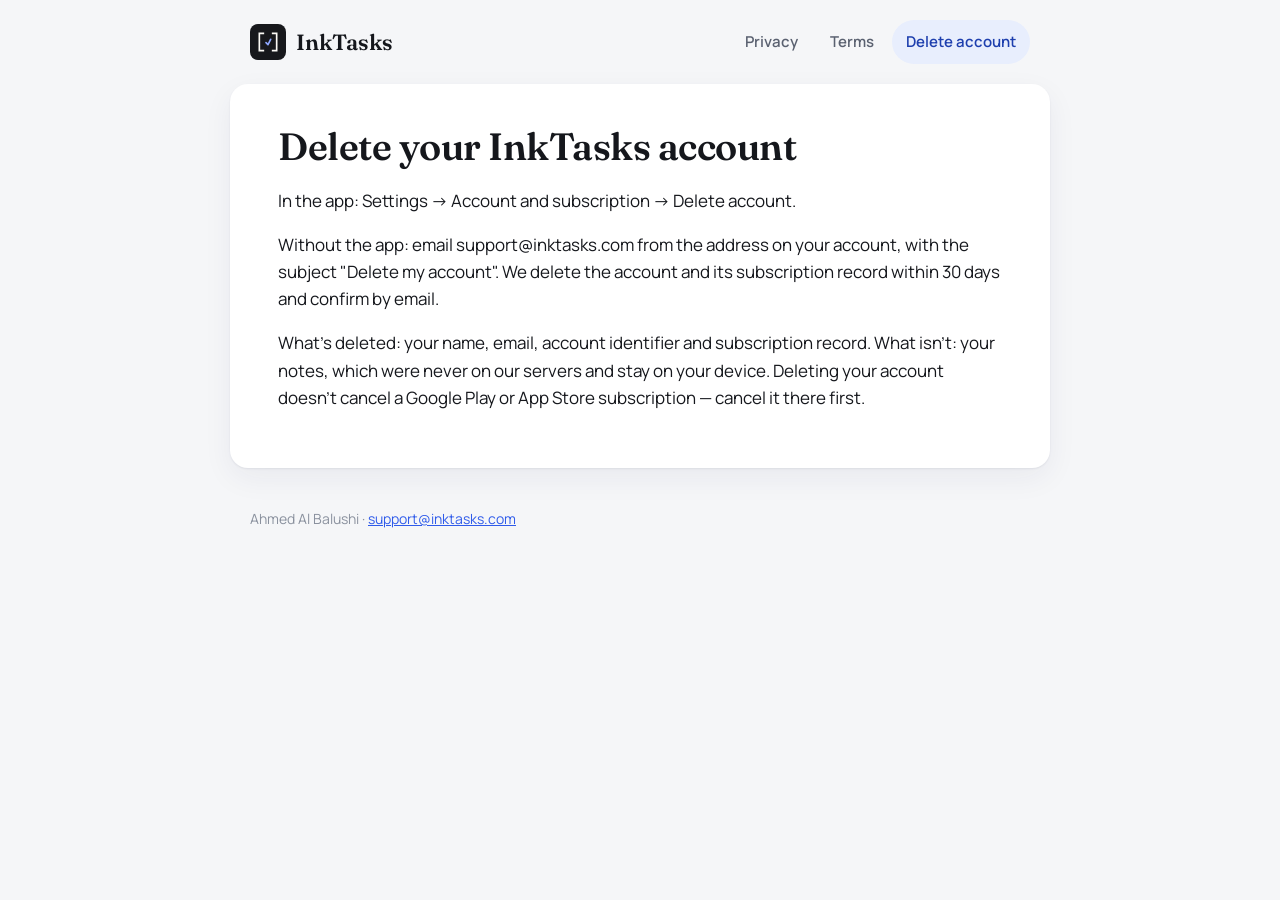
==== delete-account.html @ 89e98914 "InkTasks website: home, privacy policy, terms of use, account deletion" ====
<!doctype html>
<html lang="en">
<head>
<meta charset="utf-8">
<meta name="viewport" content="width=device-width, initial-scale=1">
<title>Delete your InkTasks account</title>
<link rel="icon" href="icon.svg" type="image/svg+xml">
<link rel="stylesheet" href="style.css">
</head>
<body>
<header><a class="brand" href="index.html"><svg class="icon" viewBox="0 0 108 108" aria-hidden="true"><rect width="108" height="108" rx="24" fill="#17181C"/><path d="M28 28V80M28 28H40M28 80H40M80 28V80M80 28H68M80 80H68" stroke="#FCFAF6" stroke-width="5" fill="none" stroke-linecap="square"/><path d="M48 56L54 62L62 46" stroke="#8FA8FF" stroke-width="5" fill="none" stroke-linecap="round" stroke-linejoin="round"/></svg><span>InkTasks</span></a><nav><a href="privacy.html">Privacy</a><a href="terms.html">Terms</a><a href="delete-account.html" aria-current="page">Delete account</a></nav></header>
<main>
<h1>Delete your InkTasks account</h1>
<p>In the app: Settings → Account and subscription → Delete account.</p>
<p>Without the app: email support@inktasks.com from the address on your account, with the subject "Delete my account". We delete the account and its subscription record within 30 days and confirm by email.</p>
<p>What's deleted: your name, email, account identifier and subscription record. What isn't: your notes, which were never on our servers and stay on your device. Deleting your account doesn't cancel a Google Play or App Store subscription — cancel it there first.</p>
</main>
<footer>Ahmed Al Balushi · <a href="mailto:support@inktasks.com">support@inktasks.com</a></footer>
</body>
</html>
---- style.css ----
@font-face { font-family: Fraunces; src: url(fonts/fraunces.ttf); font-weight: 100 900; font-display: swap; }
@font-face { font-family: Manrope; src: url(fonts/manrope.ttf); font-weight: 200 800; font-display: swap; }
/* Slate & Cobalt (the app's R61 palette): white paper on a quiet ground, cobalt for links. */
:root { --ground: #F5F6F8; --paper: #FFFFFF; --hairline: #DDE1E7; --ink: #15171C; --secondary: #5A6170;
        --slate: #8A919E; --cobalt: #2F5BEA; --wash: #E8EEFD; --blank: #FFF3BF; }
* { box-sizing: border-box; }
body { margin: 0; background: var(--ground); color: var(--ink); font: 17px/1.6 Manrope, system-ui, sans-serif; }
header { max-width: 820px; margin: 0 auto; padding: 20px 20px 8px; display: flex; align-items: center;
         justify-content: space-between; gap: 16px; flex-wrap: wrap; }
.brand { display: flex; align-items: center; gap: 10px; color: var(--ink); text-decoration: none;
         font: 600 22px Fraunces, Georgia, serif; }
.icon { width: 36px; height: 36px; }
nav { display: flex; gap: 4px; flex-wrap: wrap; }
nav a { color: var(--secondary); text-decoration: none; padding: 10px 14px; border-radius: 999px; font-weight: 600; font-size: 15px; }
nav a:hover { color: var(--ink); }
nav a[aria-current] { background: var(--wash); color: #1E3FAE; }
main { max-width: 820px; margin: 12px auto 40px; padding: 40px 48px; background: var(--paper); border-radius: 18px;
       box-shadow: 0 1px 2px rgba(28,42,77,.08), 0 10px 30px rgba(28,42,77,.06); }
h1, h2 { font-family: Fraunces, Georgia, serif; font-weight: 600; line-height: 1.2; }
h1 { font-size: 38px; letter-spacing: -0.5px; margin: 0 0 6px; }
h2 { font-size: 22px; margin: 34px 0 8px; }
.meta { color: var(--slate); margin-top: 0; }
a { color: var(--cobalt); }
ul { padding-left: 22px; } li { margin: 6px 0; } li ul { margin: 4px 0; }
code { font-size: 15px; }
mark.blank { background: var(--blank); color: var(--ink); padding: 0 4px; border-radius: 4px; }
.lead { font-size: 20px; color: var(--secondary); }
.visually-hidden { position: absolute; width: 1px; height: 1px; overflow: hidden; clip: rect(0 0 0 0); white-space: nowrap; }
.hero { width: 100%; height: auto; border-radius: 10px; margin: 8px 0 18px; }
footer { max-width: 820px; margin: 0 auto 40px; padding: 0 20px; color: var(--slate); font-size: 14px; }
@media (max-width: 640px) { main { padding: 26px 20px; border-radius: 0; } h1 { font-size: 30px; } }
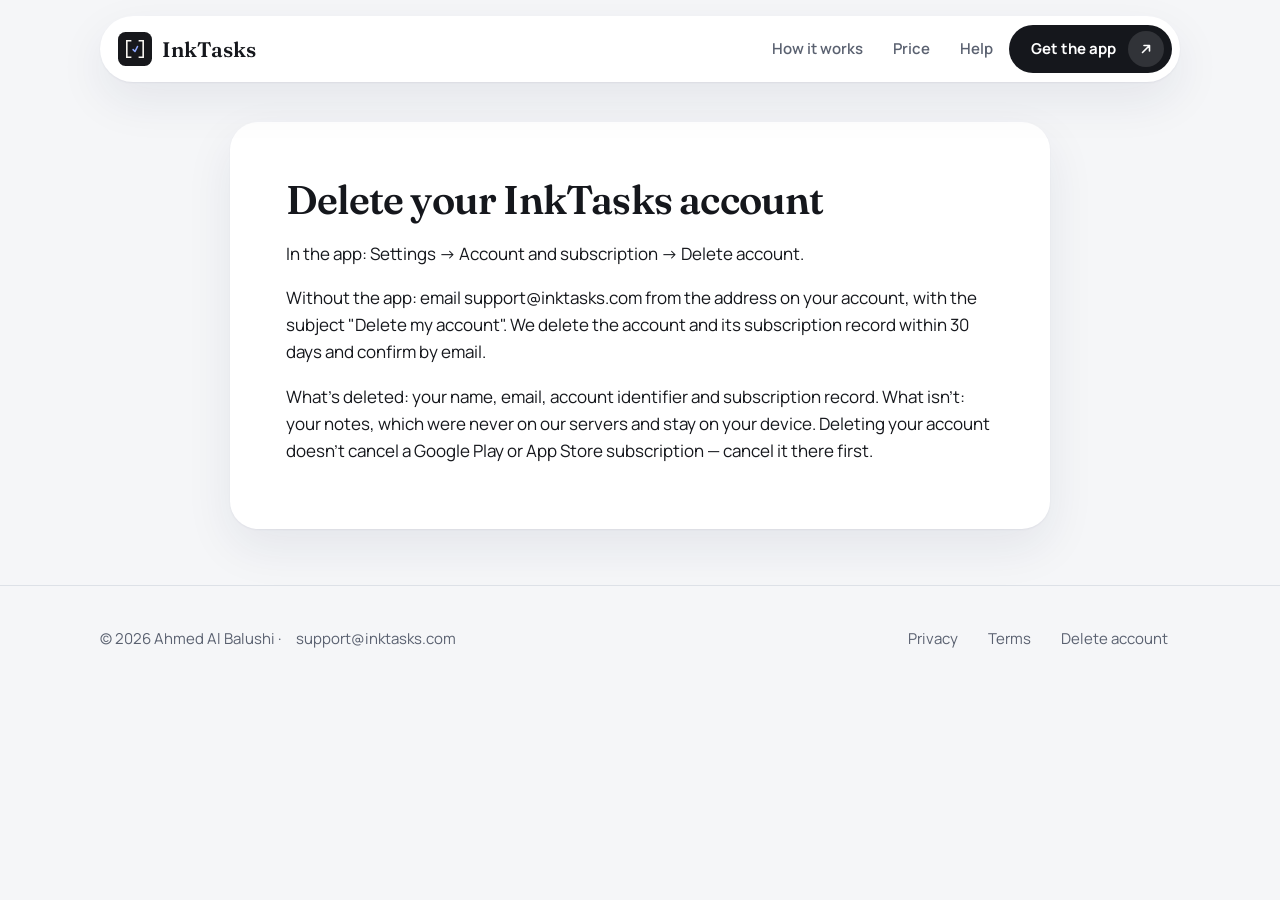
==== commit a999485e: "New home page: headline, screenshots, price and help; privacy policy matches the app (no crash repor" ====
--- a/delete-account.html
+++ b/delete-account.html
@@ -4,17 +4,30 @@
 <meta charset="utf-8">
 <meta name="viewport" content="width=device-width, initial-scale=1">
 <title>Delete your InkTasks account</title>
-<link rel="icon" href="icon.svg" type="image/svg+xml">
-<link rel="stylesheet" href="style.css">
+<meta name="description" content="How to delete your InkTasks account, in the app or by email.">
+<link rel="canonical" href="https://inktasks.com/delete-account">
+<meta property="og:type" content="website">
+<meta property="og:site_name" content="InkTasks">
+<meta property="og:title" content="Delete your InkTasks account">
+<meta property="og:description" content="How to delete your InkTasks account, in the app or by email.">
+<meta property="og:url" content="https://inktasks.com/delete-account">
+<meta property="og:image" content="https://inktasks.com/feature-graphic.png">
+<meta name="twitter:card" content="summary_large_image">
+<meta name="theme-color" content="#F5F6F8">
+<link rel="icon" href="/icon.svg" type="image/svg+xml">
+<link rel="preload" href="/fonts/fraunces.ttf" as="font" type="font/ttf" crossorigin>
+<link rel="stylesheet" href="/style.css">
+
 </head>
 <body>
-<header><a class="brand" href="index.html"><svg class="icon" viewBox="0 0 108 108" aria-hidden="true"><rect width="108" height="108" rx="24" fill="#17181C"/><path d="M28 28V80M28 28H40M28 80H40M80 28V80M80 28H68M80 80H68" stroke="#FCFAF6" stroke-width="5" fill="none" stroke-linecap="square"/><path d="M48 56L54 62L62 46" stroke="#8FA8FF" stroke-width="5" fill="none" stroke-linecap="round" stroke-linejoin="round"/></svg><span>InkTasks</span></a><nav><a href="privacy.html">Privacy</a><a href="terms.html">Terms</a><a href="delete-account.html" aria-current="page">Delete account</a></nav></header>
-<main>
+<header class="nav"><div class="nav-pill"><a class="brand" href="/"><svg class="icon" viewBox="0 0 108 108" aria-hidden="true"><rect width="108" height="108" rx="24" fill="#17181C"/><path d="M28 28V80M28 28H40M28 80H40M80 28V80M80 28H68M80 80H68" stroke="#FCFAF6" stroke-width="5" fill="none" stroke-linecap="square"/><path d="M48 56L54 62L62 46" stroke="#8FA8FF" stroke-width="5" fill="none" stroke-linecap="round" stroke-linejoin="round"/></svg><span>InkTasks</span></a><nav class="nav-links" aria-label="Main"><a class="text" href="/#how">How it works</a><a class="text" href="/#price">Price</a><a class="text" href="/#help">Help</a><a class="pill" href="/#get">Get the app<span class="dot"><svg viewBox="0 0 16 16" fill="none" stroke="currentColor" stroke-width="1.6" stroke-linecap="round" stroke-linejoin="round" aria-hidden="true"><path d="M4.5 11.5l7-7M6 4.5h5.5V10"/></svg></span></a></nav></div></header>
+<main class="doc">
 <h1>Delete your InkTasks account</h1>
 <p>In the app: Settings → Account and subscription → Delete account.</p>
 <p>Without the app: email support@inktasks.com from the address on your account, with the subject "Delete my account". We delete the account and its subscription record within 30 days and confirm by email.</p>
 <p>What's deleted: your name, email, account identifier and subscription record. What isn't: your notes, which were never on our servers and stay on your device. Deleting your account doesn't cancel a Google Play or App Store subscription — cancel it there first.</p>
 </main>
-<footer>Ahmed Al Balushi · <a href="mailto:support@inktasks.com">support@inktasks.com</a></footer>
+<footer class="foot"><div class="wrap"><span>© 2026 Ahmed Al Balushi · <a href="mailto:support@inktasks.com">support@inktasks.com</a></span><nav aria-label="Legal"><a href="/privacy">Privacy</a><a href="/terms">Terms</a><a href="/delete-account">Delete account</a></nav></div></footer>
+
 </body>
 </html>
--- a/style.css
+++ b/style.css
@@ -1,31 +1,175 @@
 @font-face { font-family: Fraunces; src: url(fonts/fraunces.ttf); font-weight: 100 900; font-display: swap; }
 @font-face { font-family: Manrope; src: url(fonts/manrope.ttf); font-weight: 200 800; font-display: swap; }
-/* Slate & Cobalt (the app's R61 palette): white paper on a quiet ground, cobalt for links. */
-:root { --ground: #F5F6F8; --paper: #FFFFFF; --hairline: #DDE1E7; --ink: #15171C; --secondary: #5A6170;
-        --slate: #8A919E; --cobalt: #2F5BEA; --wash: #E8EEFD; --blank: #FFF3BF; }
+
+/* Slate & Cobalt (the app's R61 palette): white paper on a quiet ground. Cobalt is ink that became
+   a task, teal is time; nothing else has a hue. Opaque floating surfaces, no glass. */
+:root {
+  --ground: #F5F6F8; --paper: #FFFFFF; --desk: #E9ECF1; --hairline: #DDE1E7; --ink: #15171C;
+  --secondary: #5A6170; --cobalt: #2F5BEA; --cobalt-deep: #1E3FAE; --wash: #E8EEFD; --teal: #0E7C74;
+  --blank: #FFF3BF;
+  --soft: 0 1px 2px rgba(28, 42, 77, .06), 0 18px 48px rgba(28, 42, 77, .08);
+  --ease: cubic-bezier(.22, 1, .36, 1);
+  --wide: 1120px;
+}
 * { box-sizing: border-box; }
-body { margin: 0; background: var(--ground); color: var(--ink); font: 17px/1.6 Manrope, system-ui, sans-serif; }
-header { max-width: 820px; margin: 0 auto; padding: 20px 20px 8px; display: flex; align-items: center;
-         justify-content: space-between; gap: 16px; flex-wrap: wrap; }
+html { scroll-behavior: smooth; scroll-padding-top: 96px; }
+body { margin: 0; background: var(--ground); color: var(--ink); font: 17px/1.6 Manrope, system-ui, sans-serif;
+       -webkit-font-smoothing: antialiased; }
+img { max-width: 100%; height: auto; display: block; }
+a { color: var(--cobalt); }
+h1, h2, h3 { font-family: Fraunces, Georgia, serif; font-weight: 600; line-height: 1.12; margin: 0; }
+:focus-visible { outline: 2px solid var(--cobalt); outline-offset: 3px; border-radius: 6px; }
+.visually-hidden { position: absolute; width: 1px; height: 1px; overflow: hidden; clip: rect(0 0 0 0); white-space: nowrap; }
+
+/* The navigation: one opaque pill floating clear of the top edge. */
+.nav { position: sticky; top: 16px; z-index: 10; max-width: var(--wide); margin: 16px auto 0; padding: 0 20px; }
+.nav-pill { display: flex; align-items: center; justify-content: space-between; gap: 12px; background: var(--paper);
+            border-radius: 999px; padding: 8px 8px 8px 18px; box-shadow: var(--soft); }
 .brand { display: flex; align-items: center; gap: 10px; color: var(--ink); text-decoration: none;
-         font: 600 22px Fraunces, Georgia, serif; }
-.icon { width: 36px; height: 36px; }
-nav { display: flex; gap: 4px; flex-wrap: wrap; }
-nav a { color: var(--secondary); text-decoration: none; padding: 10px 14px; border-radius: 999px; font-weight: 600; font-size: 15px; }
-nav a:hover { color: var(--ink); }
-nav a[aria-current] { background: var(--wash); color: #1E3FAE; }
-main { max-width: 820px; margin: 12px auto 40px; padding: 40px 48px; background: var(--paper); border-radius: 18px;
-       box-shadow: 0 1px 2px rgba(28,42,77,.08), 0 10px 30px rgba(28,42,77,.06); }
-h1, h2 { font-family: Fraunces, Georgia, serif; font-weight: 600; line-height: 1.2; }
-h1 { font-size: 38px; letter-spacing: -0.5px; margin: 0 0 6px; }
-h2 { font-size: 22px; margin: 34px 0 8px; }
-.meta { color: var(--slate); margin-top: 0; }
-a { color: var(--cobalt); }
-ul { padding-left: 22px; } li { margin: 6px 0; } li ul { margin: 4px 0; }
-code { font-size: 15px; }
+         font: 600 21px Fraunces, Georgia, serif; min-height: 48px; }
+.icon { width: 34px; height: 34px; }
+.nav-links { display: flex; align-items: center; gap: 2px; }
+.nav-links a.text { color: var(--secondary); text-decoration: none; font-weight: 600; font-size: 15px;
+                    padding: 13px 14px; border-radius: 999px; transition: color .3s var(--ease); }
+.nav-links a.text:hover { color: var(--ink); }
+
+/* Pills: the one primary action is filled ink, as in the app. */
+.pill { display: inline-flex; align-items: center; gap: 12px; min-height: 48px; padding: 6px 8px 6px 22px;
+        border-radius: 999px; background: var(--ink); color: var(--paper); font-weight: 700; font-size: 15px;
+        text-decoration: none; border: 0; transition: transform .5s var(--ease); }
+.pill .dot { width: 36px; height: 36px; border-radius: 50%; background: rgba(255, 255, 255, .12); display: grid;
+             place-items: center; transition: transform .5s var(--ease); }
+.pill .dot svg { width: 16px; height: 16px; }
+a.pill:hover .dot { transform: translate(2px, -1px) scale(1.05); }
+a.pill:active { transform: scale(.98); }
+.pill.plain { padding: 6px 22px; }
+.pill.quiet { background: var(--paper); color: var(--ink); box-shadow: inset 0 0 0 1px var(--hairline); }
+
+.eyebrow { display: inline-block; align-self: flex-start; font-size: 11px; font-weight: 700; letter-spacing: .18em; text-transform: uppercase;
+           color: var(--secondary); background: var(--desk); border-radius: 999px; padding: 6px 12px; }
+
+/* A screenshot sits in a tray: an outer shell and the image inside, corners concentric (R64). */
+.tray { --shell: 26px; --gap: 8px; background: rgba(21, 23, 28, .04); box-shadow: inset 0 0 0 1px rgba(21, 23, 28, .06);
+        border-radius: var(--shell); padding: var(--gap); }
+.tray img { border-radius: calc(var(--shell) - var(--gap)); width: 100%; box-shadow: 0 1px 2px rgba(28, 42, 77, .08); }
+
+.wrap { max-width: var(--wide); margin: 0 auto; padding: 0 20px; }
+section { padding: 112px 0; }
+
+/* Hero: the headline on the left, the note it describes on the right. */
+.hero { padding: 88px 0 96px; }
+.hero .wrap { display: grid; grid-template-columns: 1fr 1fr; gap: 56px; align-items: center; }
+.hero h1 { font-size: clamp(38px, 4.7vw, 60px); letter-spacing: -.025em; margin: 22px 0 20px; }
+.hero h1 .line { display: block; white-space: nowrap; }
+.hero h1 .task { color: var(--cobalt); position: relative; white-space: nowrap; }
+.hero h1 .task::after { content: ""; position: absolute; left: 0; right: 0; bottom: -.04em; height: .07em; border-radius: 999px;
+                        background: var(--cobalt); transform-origin: left; }
+.lead { font-size: 20px; color: var(--secondary); max-width: 30em; margin: 0 0 30px; }
+.cta { display: flex; flex-wrap: wrap; align-items: center; gap: 14px 20px; }
+.cta .more { color: var(--ink); font-weight: 700; font-size: 15px; text-decoration: none; padding: 13px 4px; }
+.cta .more:hover { color: var(--cobalt-deep); }
+.fine { margin: 22px 0 0; font-size: 14px; color: var(--secondary); }
+.hero .tray { transform: rotate(1.2deg); box-shadow: inset 0 0 0 1px rgba(21, 23, 28, .06), var(--soft); }
+
+.section-head { max-width: 640px; margin: 0 0 48px; }
+.section-head h2 { font-size: clamp(30px, 3.6vw, 44px); letter-spacing: -.02em; margin: 18px 0 14px; }
+.section-head p { color: var(--secondary); font-size: 19px; margin: 0; }
+
+/* Features: uneven tiles, so the page doesn't read as a list. */
+.tiles { display: grid; grid-template-columns: repeat(12, 1fr); gap: 20px; }
+.tile { background: var(--paper); border-radius: 28px; padding: 30px 30px 0; box-shadow: var(--soft); display: flex;
+        flex-direction: column; overflow: hidden; }
+.tile.wide { grid-column: span 7; } .tile.narrow { grid-column: span 5; }
+.tile h3 { font-size: 26px; letter-spacing: -.01em; margin: 16px 0 10px; }
+.tile p { margin: 0 0 26px; color: var(--secondary); }
+.tile .tray { margin-top: auto; border-bottom-left-radius: 0; border-bottom-right-radius: 0; padding-bottom: 0; }
+.tile .tray img { border-bottom-left-radius: 0; border-bottom-right-radius: 0; }
+
+/* Private by design: three plain statements. */
+.private { background: var(--paper); border-radius: 28px; box-shadow: var(--soft); padding: 56px; }
+.facts { display: grid; grid-template-columns: repeat(3, 1fr); gap: 0; margin-top: 8px; }
+.facts div { padding: 0 28px; border-left: 1px solid var(--hairline); }
+.facts div:first-child { padding-left: 0; border-left: 0; }
+.facts h3 { font-size: 21px; margin: 0 0 8px; }
+.facts p { margin: 0; color: var(--secondary); font-size: 16px; }
+
+/* Price. */
+.price { display: grid; grid-template-columns: 5fr 6fr; gap: 56px; align-items: center; }
+.plans { display: grid; grid-template-columns: 1fr 1fr; gap: 14px; }
+.plan { background: var(--paper); border-radius: 22px; padding: 24px; box-shadow: var(--soft); }
+.plan .name { font-weight: 700; font-size: 15px; color: var(--secondary); }
+.plan .amount { font: 600 34px/1.1 Fraunces, Georgia, serif; margin: 6px 0 4px; }
+.plan .per { font-size: 15px; color: var(--secondary); }
+.plan .trial { display: inline-block; margin-top: 14px; font-size: 13px; font-weight: 700; color: #0B5F59;
+               background: #E2F3F1; border-radius: 999px; padding: 5px 11px; }
+
+/* Help. */
+.faq { max-width: 760px; }
+details { background: var(--paper); border-radius: 18px; box-shadow: var(--soft); margin-bottom: 12px; }
+summary { list-style: none; cursor: pointer; padding: 18px 22px; font-weight: 700; display: flex; justify-content: space-between;
+          align-items: center; gap: 16px; min-height: 60px; }
+summary::-webkit-details-marker { display: none; }
+summary::after { content: ""; width: 10px; height: 10px; border-right: 2px solid var(--ink); border-bottom: 2px solid var(--ink);
+                 transform: rotate(45deg); transition: transform .4s var(--ease); flex: none; margin-right: 4px; }
+details[open] summary::after { transform: rotate(225deg); }
+details .answer { padding: 0 22px 20px; color: var(--secondary); }
+details .answer p { margin: 0 0 10px; }
+
+/* The closing band. */
+.closing { text-align: center; padding: 96px 0 112px; }
+.closing h2 { font-size: clamp(32px, 4.4vw, 54px); letter-spacing: -.02em; margin: 0 auto 26px; max-width: 14em; }
+
+.foot { border-top: 1px solid var(--hairline); }
+.foot .wrap { display: flex; flex-wrap: wrap; justify-content: space-between; align-items: center; gap: 12px 28px; padding-top: 28px;
+              padding-bottom: 40px; color: var(--secondary); font-size: 15px; }
+.foot nav { display: flex; flex-wrap: wrap; gap: 0 6px; margin-left: -12px; }
+.foot a { color: var(--secondary); text-decoration: none; padding: 13px 12px; display: inline-block; }
+.foot a:hover { color: var(--ink); }
+
+/* The reading pages: privacy, terms, account deletion. Plain on purpose. */
+main.doc { max-width: 820px; margin: 40px auto 56px; padding: 56px 56px 48px; background: var(--paper); border-radius: 28px;
+           box-shadow: var(--soft); }
+main.doc h1 { font-size: 40px; letter-spacing: -.02em; margin: 0 0 8px; }
+main.doc h2 { font-size: 23px; margin: 38px 0 10px; line-height: 1.2; }
+main.doc .meta { color: var(--secondary); margin-top: 0; }
+main.doc ul { padding-left: 22px; } main.doc li { margin: 6px 0; } main.doc li ul { margin: 4px 0; }
+main.doc code { font-size: 15px; }
 mark.blank { background: var(--blank); color: var(--ink); padding: 0 4px; border-radius: 4px; }
-.lead { font-size: 20px; color: var(--secondary); }
-.visually-hidden { position: absolute; width: 1px; height: 1px; overflow: hidden; clip: rect(0 0 0 0); white-space: nowrap; }
-.hero { width: 100%; height: auto; border-radius: 10px; margin: 8px 0 18px; }
-footer { max-width: 820px; margin: 0 auto 40px; padding: 0 20px; color: var(--slate); font-size: 14px; }
-@media (max-width: 640px) { main { padding: 26px 20px; border-radius: 0; } h1 { font-size: 30px; } }
+
+/* Sections ease up once as they come into view; only when scripting is on, and never when the
+   visitor has asked for reduced motion. Transform and opacity only. */
+.js .reveal { opacity: 0; transform: translateY(26px); transition: opacity .8s var(--ease), transform .8s var(--ease); }
+.js .reveal.in { opacity: 1; transform: none; }
+.js .hero .tray.reveal { transform: translateY(26px) rotate(1.2deg); }
+.js .hero .tray.reveal.in { transform: rotate(1.2deg); }
+.js .hero h1 .task::after { transform: scaleX(0); transition: transform .9s var(--ease) .5s; }
+.js .hero .in h1 .task::after, .js .hero h1.in .task::after { transform: scaleX(1); }
+
+@media (prefers-reduced-motion: reduce) {
+  html { scroll-behavior: auto; }
+  .js .reveal, .js .hero .tray.reveal { opacity: 1; transform: none; transition: none; }
+  .js .hero h1 .task::after { transform: none; transition: none; }
+  .pill, .pill .dot, summary::after { transition: none; }
+}
+
+@media (max-width: 900px) {
+  section { padding: 72px 0; }
+  .hero { padding: 48px 0 64px; }
+  .hero .wrap, .price { grid-template-columns: 1fr; gap: 40px; }
+  .hero .tray, .js .hero .tray.reveal.in { transform: none; }
+  .tile.wide, .tile.narrow { grid-column: span 12; }
+  .private { padding: 32px 24px; }
+  .facts { grid-template-columns: 1fr; gap: 24px; }
+  .facts div { padding: 24px 0 0; border-left: 0; border-top: 1px solid var(--hairline); }
+  .facts div:first-child { padding-top: 0; border-top: 0; }
+  main.doc { margin: 24px 12px 40px; padding: 32px 22px; border-radius: 22px; }
+  main.doc h1 { font-size: 31px; }
+}
+@media (max-width: 560px) {
+  .nav { padding: 0 12px; top: 10px; }
+  .nav-links a.text { display: none; }
+  .wrap { padding: 0 16px; }
+  .plans { grid-template-columns: 1fr; }
+  .tile { padding: 24px 22px 0; border-radius: 24px; }
+  .hero h1 .line { white-space: normal; }
+}
